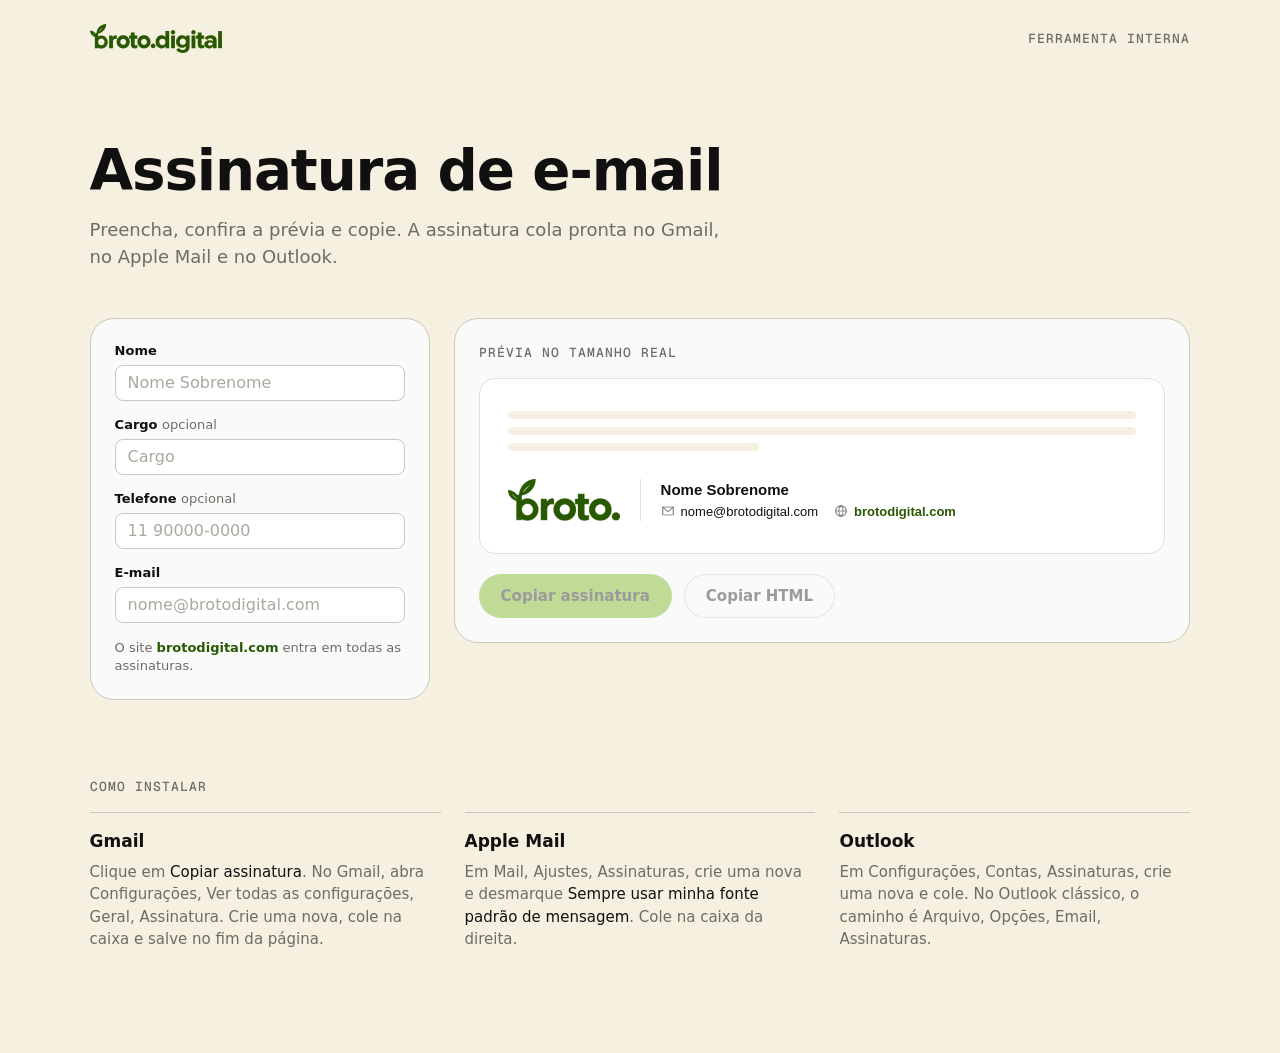
==== assinatura/index.html @ 379d6329 "Gerador de assinatura de e-mail em /assinatura/ Co-Authored-By: Claude Opus 5.5 <noreply@anthropic.c" ====
<!doctype html>
<html lang="pt-BR">
<head>
<meta charset="utf-8">
<meta name="viewport" content="width=device-width, initial-scale=1">
<title>Assinatura de e-mail · broto.digital</title>
<meta name="description" content="Gerador da assinatura de e-mail da Broto.">
<meta name="robots" content="noindex">
<meta name="theme-color" content="#F5F0E0">
<link rel="icon" href="../assets/brand/favicon.svg" type="image/svg+xml">
<link rel="preconnect" href="https://fonts.googleapis.com">
<link rel="preconnect" href="https://fonts.gstatic.com" crossorigin>
<link href="https://fonts.googleapis.com/css2?family=Google+Sans+Flex:wght@300..800&family=Geist+Mono:wght@400;500&display=swap" rel="stylesheet">
<link rel="stylesheet" href="../styles.css">
<link rel="stylesheet" href="assinatura.css">
</head>
<body class="sig-page">

<header class="sig-top">
  <a class="sig-top__logo" href="../" aria-label="broto.digital, voltar ao site">
    <span class="sig-top__mark" aria-hidden="true"></span>
  </a>
  <p class="label">ferramenta interna</p>
</header>

<main class="sig-main">
  <div class="sig-intro">
    <h1 class="sig-title">Assinatura de e-mail</h1>
    <p class="sig-lead">Preencha, confira a prévia e copie. A assinatura cola pronta no Gmail, no Apple Mail e no Outlook.</p>
  </div>

  <div class="sig-grid">
    <form class="sig-form" id="sig-form" autocomplete="on" novalidate>
      <div class="field">
        <label for="f-name">Nome</label>
        <input id="f-name" name="name" type="text" autocomplete="name" placeholder="Nome Sobrenome" required>
      </div>
      <div class="field">
        <label for="f-role">Cargo <span class="field__opt">opcional</span></label>
        <input id="f-role" name="role" type="text" autocomplete="organization-title" placeholder="Cargo">
      </div>
      <div class="field">
        <label for="f-phone">Telefone <span class="field__opt">opcional</span></label>
        <input id="f-phone" name="phone" type="tel" autocomplete="tel-national" inputmode="tel" placeholder="11 90000-0000">
      </div>
      <div class="field">
        <label for="f-email">E-mail</label>
        <input id="f-email" name="email" type="email" autocomplete="email" placeholder="nome@brotodigital.com" required>
      </div>
      <p class="sig-form__note">O site <strong>brotodigital.com</strong> entra em todas as assinaturas.</p>
    </form>

    <section class="sig-preview" aria-labelledby="prev-t">
      <div class="sig-preview__head">
        <h2 class="label" id="prev-t">prévia no tamanho real</h2>
      </div>
      <div class="sig-mail">
        <div class="sig-mail__body" aria-hidden="true">
          <span></span><span></span><span class="short"></span>
        </div>
        <div class="sig-mail__sig" id="sig-out"></div>
      </div>
      <div class="sig-actions">
        <button class="btn btn--accent" type="button" id="copy-rich">Copiar assinatura</button>
        <button class="btn btn--line" type="button" id="copy-html">Copiar HTML</button>
        <p class="sig-status" id="sig-status" role="status" aria-live="polite"></p>
      </div>
    </section>
  </div>

  <section class="sig-help" aria-labelledby="help-t">
    <h2 class="label" id="help-t">como instalar</h2>
    <ol class="sig-steps">
      <li>
        <h3>Gmail</h3>
        <p>Clique em <em>Copiar assinatura</em>. No Gmail, abra Configurações, Ver todas as configurações, Geral, Assinatura. Crie uma nova, cole na caixa e salve no fim da página.</p>
      </li>
      <li>
        <h3>Apple Mail</h3>
        <p>Em Mail, Ajustes, Assinaturas, crie uma nova e desmarque <em>Sempre usar minha fonte padrão de mensagem</em>. Cole na caixa da direita.</p>
      </li>
      <li>
        <h3>Outlook</h3>
        <p>Em Configurações, Contas, Assinaturas, crie uma nova e cole. No Outlook clássico, o caminho é Arquivo, Opções, Email, Assinaturas.</p>
      </li>
    </ol>
  </section>
</main>

<script src="assinatura.js" defer></script>
</body>
</html>
---- styles.css ----
/* broto.digital · landing de teste
   Estrutura medida no itscraft.com (ver vault: Site Reference Broto 2026-09-18).
   Pele: Deck Visual Direction Broto. Cor, tipo e textura são da marca. */

:root {
  --green-950: #0D2B02;
  --green-900: #194002;
  --green-800: #285900;
  --green-500: #6AAD00;
  --green-400: #8BC448;
  --green-200: #CAE9A5;
  --green-50:  #F1FBE5;
  --cream: #F5F0E0;
  --paper: #FAFAFA;
  --ink: #101010;
  --neutral-600: #6E6C64;
  --hairline: #CBC7BC;
  --navy: #1A2E3D;
  --v-content: #3F7D0A;
  --v-hub: #B4510F;
  --v-digital: #0F71B8;
  --v-creator: #DB122C;
  --v-ads: #92660C;

  --font: "Google Sans Flex", system-ui, sans-serif;
  --mono: "Geist Mono", ui-monospace, monospace;

  /* margem de conteúdo 7% da largura, faixa escura 2,5% (medidas da referência) */
  --m: clamp(20px, 7vw, 112px);
  --band: clamp(8px, 2.5vw, 40px);
  --gap: 8px;
  --r-cell: 8px;
  --r-panel: 16px;
  --r-card: 24px;
  --r-bento: 32px;

  --display: clamp(3.5rem, 11vw, 11rem);
  --title: clamp(2rem, 4.4vw, 4.5rem);
  --lead: clamp(1.25rem, 2.1vw, 2rem);
  --body: 1.0625rem;
}

*, *::before, *::after { box-sizing: border-box; }
html { scroll-behavior: smooth; -webkit-text-size-adjust: 100%; }
body {
  margin: 0;
  background: var(--cream);
  color: var(--ink);
  font-family: var(--font);
  font-size: var(--body);
  font-weight: 400;
  line-height: 1.5;
  -webkit-font-smoothing: antialiased;
  overflow-x: hidden;
}
img, svg { display: block; max-width: 100%; }
a { color: inherit; }
h1, h2, h3, p, ul, ol { margin: 0; padding: 0; }
ul, ol { list-style: none; }
:focus-visible { outline: 2px solid var(--green-500); outline-offset: 3px; border-radius: 4px; }

.skip { position: absolute; left: -9999px; top: 8px; z-index: 100; background: var(--paper); padding: 8px 12px; border-radius: var(--r-cell); }
.skip:focus { left: 8px; }

/* rótulo em caixa-alta, mono, como as seções da referência */
.label {
  font-family: var(--mono);
  font-size: 0.8125rem;
  font-weight: 500;
  letter-spacing: 0.08em;
  text-transform: uppercase;
  color: var(--neutral-600);
}
.label--inverse { color: rgb(245 240 224 / 0.7); }

/* botões: pílula da casa */
.btn {
  display: inline-flex; align-items: center; justify-content: center;
  height: 44px; padding: 0 22px;
  border-radius: 999px;
  font: 600 0.9375rem/1 var(--font);
  text-decoration: none;
  transition: background-color .2s, color .2s, border-color .2s;
  white-space: nowrap;
}
.btn--accent { background: var(--green-500); color: var(--ink); }
.btn--accent:hover { background: var(--green-400); }
.btn--ghost { border: 1px solid rgb(245 240 224 / 0.35); color: var(--cream); }
.btn--ghost:hover { border-color: var(--cream); }

/* ---------- menu flutuante ---------- */
.nav {
  position: fixed; inset: 16px 0 auto; z-index: 50;
  display: flex; justify-content: center;
  padding: 0 16px; pointer-events: none;
}
.nav__pill {
  pointer-events: auto;
  display: grid; grid-template-columns: 1fr auto 1fr; align-items: center; gap: 24px;
  width: min(760px, 100%);
  padding: 8px 8px 8px 24px;
  border-radius: 999px;
  background: rgb(13 43 2 / 0.55);
  -webkit-backdrop-filter: blur(16px) saturate(1.2);
  backdrop-filter: blur(16px) saturate(1.2);
  color: var(--cream);
  transition: background-color .3s;
}
.nav.is-light .nav__pill { background: rgb(250 250 250 / 0.72); color: var(--ink); }
.nav__links { display: flex; gap: 20px; font-size: 0.9375rem; }
.nav__links a { text-decoration: none; opacity: .8; }
.nav__links a:hover { opacity: 1; }
.nav__logo { justify-self: center; width: 132px; color: inherit; }
.nav.is-light .nav__logo { color: var(--green-800); }
.nav__cta { justify-self: end; height: 38px; padding: 0 18px; }

/* ---------- abertura ---------- */
.hero {
  position: relative; isolation: isolate; overflow: hidden;
  min-height: max(100svh, 640px);
  display: flex; flex-direction: column; justify-content: center;
  padding: 120px var(--band) 40px;
  background: var(--green-950); color: var(--cream);
}
.hero__roots {
  position: absolute; z-index: -1;
  left: 50%; bottom: -4%; width: max(1500px, 125vw); max-width: none;
  transform: translateX(-50%);
  opacity: .8;
}
.hero__title {
  font-size: var(--display);
  font-weight: 600;
  line-height: .88;
  letter-spacing: -0.045em;
}
.hero__line { display: block; }
.hero__line--shift { padding-left: 18vw; color: var(--green-500); }
.hero__foot {
  position: absolute; left: 0; right: 0; bottom: 40px;
  display: flex; justify-content: space-between; align-items: end; gap: 24px;
  padding: 0 var(--m);
}
.hero__intro { max-width: 30ch; font-size: 1.125rem; color: rgb(245 240 224 / .7); }

/* ---------- manifesto ---------- */
.manifesto {
  position: relative; overflow: hidden;
  padding: clamp(96px, 12vw, 180px) var(--m) clamp(120px, 14vw, 220px);
  text-align: center;
}
.manifesto__trace { position: absolute; right: -6vw; top: -10%; height: 130%; width: auto; max-width: none; opacity: .09; pointer-events: none; }
.manifesto__text {
  position: relative;
  max-width: 24ch; margin: 0 auto;
  font-size: var(--title); font-weight: 500;
  line-height: 1.02; letter-spacing: -0.03em;
}
.manifesto__text em { font-style: normal; color: var(--green-800); }

/* ---------- seção com régua e rótulo ---------- */
.section { padding: 16px var(--m) clamp(64px, 7vw, 112px); border-top: 1px solid var(--hairline); }
.section__head {
  display: grid; grid-template-columns: 1fr 1fr; gap: 24px;
  margin-bottom: clamp(32px, 4vw, 56px);
}
.section__lead { max-width: 36ch; font-size: var(--lead); line-height: 1.2; letter-spacing: -0.015em; }

/* números: cartões navy, a cor de dados */
.stats { display: grid; grid-template-columns: repeat(4, 1fr); gap: var(--gap); }
.stat {
  display: flex; flex-direction: column; justify-content: space-between; gap: 48px;
  min-height: clamp(220px, 22vw, 320px);
  padding: clamp(20px, 2vw, 28px);
  border-radius: var(--r-card);
  background: var(--navy); color: var(--cream);
}
.stat__n { font-size: clamp(3.5rem, 7.2vw, 7rem); font-weight: 600; line-height: .85; letter-spacing: -0.04em; color: var(--green-400); }
.stat__t { max-width: 18ch; color: rgb(245 240 224 / .7); }

/* frentes */
.fronts { display: grid; grid-template-columns: repeat(5, 1fr); gap: var(--gap); }
.front {
  display: flex; flex-direction: column; gap: 16px;
  min-height: clamp(280px, 28vw, 420px);
  padding: 24px;
  border-radius: var(--r-card);
  color: var(--paper);
}
.front__name { display: flex; align-items: center; gap: 6px; font-size: 1.375rem; font-weight: 700; letter-spacing: -0.02em; }
.front__name svg { width: 18px; height: auto; flex: none; margin-top: -4px; }
.front__name b { font-weight: 700; }
.front__desc { font-size: 1.125rem; line-height: 1.3; }
.front__tag { margin-top: auto; font: 500 .75rem/1 var(--mono); letter-spacing: .08em; text-transform: uppercase; opacity: .8; }
.front--content { background: var(--v-content); }
.front--hub { background: var(--v-hub); }
.front--digital { background: var(--v-digital); }
.front--creator { background: var(--v-creator); }
.front--ads { background: var(--v-ads); }

/* criadores: vitrine de foto cheia */
.creators { display: grid; grid-template-columns: repeat(3, 1fr); gap: var(--gap); }
.creator {
  position: relative; overflow: hidden; isolation: isolate;
  aspect-ratio: 4 / 5;
  display: flex; flex-direction: column; justify-content: space-between;
  padding: 24px;
  border-radius: var(--r-card);
  color: var(--paper);
  background: var(--green-950);
}
.creator img { position: absolute; inset: 0; z-index: -2; width: 100%; height: 100%; object-fit: cover; transition: transform .6s cubic-bezier(.2,.7,.2,1); }
.creator::after {
  content: ""; position: absolute; inset: 0; z-index: -1;
  background: linear-gradient(180deg, rgb(13 43 2 / .55) 0%, rgb(13 43 2 / .05) 24%, rgb(13 43 2 / .1) 50%, rgb(13 43 2 / .92) 100%);
}
.creator:hover img { transform: scale(1.04); }
.creator__name { font-size: clamp(1.75rem, 2.6vw, 2.5rem); font-weight: 600; line-height: 1; letter-spacing: -0.03em; }
.creator__meta { font-size: 1rem; line-height: 1.35; color: rgb(250 250 250 / .8); }
.creator__meta span { font-family: var(--mono); font-size: .8125rem; color: var(--green-400); }

/* marcas: faixa escura quase sangrando */
.band {
  display: grid; grid-template-columns: 1fr 1.1fr; gap: clamp(24px, 4vw, 64px); align-items: center;
  margin: 0 var(--band) clamp(64px, 7vw, 112px);
  padding: clamp(32px, 5vw, 80px);
  border-radius: var(--r-bento);
  background: var(--green-950); color: var(--cream);
}
.band__title { margin: 16px 0 20px; font-size: var(--title); font-weight: 600; line-height: 1; letter-spacing: -0.035em; }
.band__text { max-width: 34ch; color: rgb(245 240 224 / .7); font-size: 1.125rem; }
.band__wall { width: 100%; height: auto; border-radius: var(--r-card); }

/* método */
.steps { display: grid; grid-template-columns: repeat(5, 1fr); gap: var(--gap); counter-reset: step; }
.step {
  display: flex; flex-direction: column; gap: 12px;
  min-height: clamp(260px, 24vw, 360px);
  padding: 24px;
  border-radius: var(--r-card);
  background: linear-gradient(180deg, var(--green-50), var(--green-200));
}
.step__n { align-self: start; padding: 6px 10px; border-radius: 999px; background: var(--green-500); font: 500 .8125rem/1 var(--mono); }
.step h3 { margin-top: 8px; font-size: 1.5rem; font-weight: 600; letter-spacing: -0.02em; }
.step p { margin-top: auto; color: #37352F; font-size: 1.0625rem; line-height: 1.35; }

/* contato */
.cta {
  position: relative; overflow: hidden; isolation: isolate;
  display: grid; grid-template-columns: 1.2fr 1fr; gap: clamp(24px, 4vw, 64px); align-items: center;
  margin: 0 var(--band) clamp(64px, 7vw, 112px);
  padding: clamp(32px, 5vw, 80px);
  border-radius: var(--r-bento);
  background: var(--green-800); color: var(--cream);
}
.cta__trace { position: absolute; z-index: -1; left: 30%; top: -20%; height: 150%; width: auto; max-width: none; opacity: .12; }
.cta__title { margin: 16px 0 32px; font-size: var(--title); font-weight: 600; line-height: 1; letter-spacing: -0.035em; max-width: 16ch; }
.cta__actions { display: flex; flex-wrap: wrap; gap: 8px; }
.cta__photo { width: 100%; aspect-ratio: 4 / 3; object-fit: cover; border-radius: var(--r-card); }

/* rodapé com a marca gigante */
.footer {
  position: relative; overflow: hidden; isolation: isolate;
  padding: 24px var(--m) 0;
  background: var(--green-950); color: var(--cream);
}
.footer__row { display: flex; flex-wrap: wrap; justify-content: space-between; gap: 12px; font-size: .9375rem; color: rgb(245 240 224 / .7); }
.footer__row a { text-decoration: none; }
.footer__row a:hover { color: var(--cream); }
.footer__note { font: 500 .75rem/1.6 var(--mono); letter-spacing: .08em; text-transform: uppercase; }
.footer__mark { width: 100%; height: auto; margin: clamp(48px, 8vw, 120px) 0 -1.5vw; color: var(--cream); }
.footer__roots { position: absolute; z-index: -1; left: 50%; bottom: -6%; width: max(1400px, 120vw); max-width: none; transform: translateX(-50%); opacity: .45; }

/* entrada sóbria, um momento de motion só */
.reveal { opacity: 0; transform: translateY(24px); transition: opacity .7s ease, transform .7s cubic-bezier(.2,.7,.2,1); }
.reveal.is-in { opacity: 1; transform: none; }
@media (prefers-reduced-motion: reduce) {
  html { scroll-behavior: auto; }
  .reveal { opacity: 1; transform: none; transition: none; }
  .creator img { transition: none; }
}

/* ---------- telas menores ---------- */
@media (max-width: 1100px) {
  .fronts { grid-template-columns: repeat(3, 1fr); }
  .steps { grid-template-columns: repeat(3, 1fr); }
}
@media (max-width: 860px) {
  .nav__links { display: none; }
  .nav__pill { grid-template-columns: auto 1fr; padding-left: 20px; }
  .nav__logo { justify-self: start; width: 116px; }
  .section__head { grid-template-columns: 1fr; gap: 12px; }
  .stats { grid-template-columns: repeat(2, 1fr); }
  .fronts, .steps { grid-template-columns: repeat(2, 1fr); }
  .creators {
    grid-auto-flow: column; grid-template-columns: none; grid-auto-columns: 78%;
    overflow-x: auto; scroll-snap-type: x mandatory;
    margin: 0 calc(var(--m) * -1); padding: 0 var(--m);
    scrollbar-width: none;
  }
  .creators::-webkit-scrollbar { display: none; }
  .creator { scroll-snap-align: start; }
  .band, .cta { grid-template-columns: 1fr; }
  .hero__line--shift { padding-left: 8vw; }
  .hero__foot { flex-direction: column; align-items: start; }
}
@media (max-width: 520px) {
  .stats, .fronts, .steps { grid-template-columns: 1fr; }
  .stat, .front, .step { min-height: 0; }
  .front { min-height: 200px; }
  .nav__cta { padding: 0 14px; font-size: .875rem; }
}

/* raízes que crescem: máscara radial a partir do topo do talo (50% 52% da imagem) */
.hero__roots, .footer__roots {
  --grow: 100; --px: 0px; --py: 0px;
  -webkit-mask-image: radial-gradient(ellipse 75% 95% at 50% 52%, #000 calc(var(--grow) * 1% - 14%), transparent calc(var(--grow) * 1%));
          mask-image: radial-gradient(ellipse 75% 95% at 50% 52%, #000 calc(var(--grow) * 1% - 14%), transparent calc(var(--grow) * 1%));
  transform: translate(calc(-50% + var(--px)), var(--py));
  will-change: transform;
}

/* abertura centrada: o talo nasce sob o título */
.hero { align-items: center; text-align: center; }
.hero__line--shift { padding-left: 0; }
.hero__foot { flex-direction: column; align-items: center; justify-content: center; gap: 12px; text-align: center; }
.hero__intro { max-width: 44ch; }
@media (max-width: 860px) { .hero__line--shift { padding-left: 0; } .hero__foot { align-items: center; } }
.hero__intro { color: rgb(245 240 224 / .9); }
---- assinatura/assinatura.css ----
/* Gerador de assinatura. Base e tokens em ../styles.css; controles na régua do macOS 27
   (texto 13/16, rótulo 11/14, campo com raio 8), pele da Broto. */

.sig-page {
  --white: #FFFFFF;
  --neutral-200: #E4E0D3;
  --neutral-400: #ABA89E;
  background: var(--cream);
}

.sig-top {
  display: flex; align-items: center; justify-content: space-between; gap: 16px;
  padding: 24px var(--m);
}
.sig-top__logo { display: block; width: 132px; color: var(--green-800); }
.sig-top__mark {
  display: block; aspect-ratio: 598 / 130;
  background: currentColor;
  -webkit-mask: url(../assets/brand/logo.svg) no-repeat center / contain;
  mask: url(../assets/brand/logo.svg) no-repeat center / contain;
}

.sig-main {
  max-width: 1440px;
  margin: 0 auto;
  padding: clamp(24px, 5vw, 64px) var(--m) clamp(64px, 8vw, 120px);
}

.sig-intro { max-width: 640px; margin-bottom: clamp(32px, 4vw, 48px); }
.sig-title { font-size: var(--title); font-weight: 700; line-height: 1.05; letter-spacing: -0.02em; }
.sig-lead { margin-top: 16px; font-size: 1.125rem; color: var(--neutral-600); }

.sig-grid {
  display: grid;
  grid-template-columns: minmax(280px, 340px) minmax(0, 1fr);
  gap: 24px;
  align-items: start;
}

/* formulário */
.sig-form {
  display: grid; gap: 16px;
  padding: 24px;
  background: var(--paper);
  border: 1px solid var(--hairline);
  border-radius: var(--r-card);
}
.field { display: grid; gap: 6px; }
.field label { font-size: 0.8125rem; line-height: 1rem; font-weight: 600; }
.field__opt { font-weight: 400; color: var(--neutral-600); }
.field input {
  height: 36px; padding: 0 12px;
  font: 400 1rem/1 var(--font); color: var(--ink); /* 16px: o iOS não dá zoom no foco */
  background: var(--white);
  border: 1px solid var(--hairline);
  border-radius: var(--r-cell);
  transition: border-color .15s, box-shadow .15s;
}
.field input::placeholder { color: var(--neutral-400); }
.field input:hover { border-color: var(--neutral-400); }
.field input:focus { outline: none; border-color: var(--green-500); box-shadow: 0 0 0 3px rgb(106 173 0 / 0.25); }
.field input[aria-invalid="true"] { border-color: var(--v-creator); }
.sig-form__note { font-size: 0.8125rem; line-height: 1.4; color: var(--neutral-600); }
.sig-form__note strong { color: var(--green-800); font-weight: 600; }

/* prévia: um e-mail em branco, porque a assinatura sempre roda em fundo claro */
.sig-preview {
  padding: 24px;
  background: var(--paper);
  border: 1px solid var(--hairline);
  border-radius: var(--r-card);
  min-width: 0;
}
.sig-preview__head { margin-bottom: 16px; }
.sig-mail {
  padding: 32px 28px;
  background: var(--white);
  border: 1px solid var(--neutral-200);
  border-radius: var(--r-panel);
  overflow-x: auto;
}
.sig-mail__body { display: grid; gap: 8px; margin-bottom: 28px; }
.sig-mail__body span { display: block; height: 8px; border-radius: 4px; background: var(--cream); }
.sig-mail__body .short { width: 40%; }
.sig-mail__sig { min-height: 42px; }
.sig-mail__sig img { max-width: none; } /* a base do site encolhe img; e-mail não */

.sig-actions { display: flex; flex-wrap: wrap; align-items: center; gap: 12px; margin-top: 20px; }
.btn { border: 0; cursor: pointer; }
.btn--line { background: transparent; color: var(--ink); box-shadow: inset 0 0 0 1px var(--hairline); }
.btn--line:hover { box-shadow: inset 0 0 0 1px var(--ink); }
.btn:disabled { opacity: .4; cursor: not-allowed; }
.sig-status { font: 500 0.75rem/1.4 var(--mono); letter-spacing: .08em; text-transform: uppercase; color: var(--green-800); }

/* instalação */
.sig-help { margin-top: clamp(48px, 6vw, 80px); }
.sig-steps {
  display: grid; grid-template-columns: repeat(3, minmax(0, 1fr)); gap: 24px;
  margin-top: 16px;
  counter-reset: step;
}
.sig-steps li { padding-top: 16px; border-top: 1px solid var(--hairline); }
.sig-steps h3 { font-size: 1.0625rem; font-weight: 600; margin-bottom: 6px; }
.sig-steps p { font-size: 0.9375rem; color: var(--neutral-600); }
.sig-steps em { font-style: normal; color: var(--ink); }

@media (max-width: 860px) {
  .sig-grid { grid-template-columns: 1fr; }
  .sig-steps { grid-template-columns: 1fr; }
}
@media (max-width: 480px) {
  .sig-form, .sig-preview { padding: 16px; border-radius: var(--r-panel); }
  .sig-mail { padding: 20px 16px; }
}
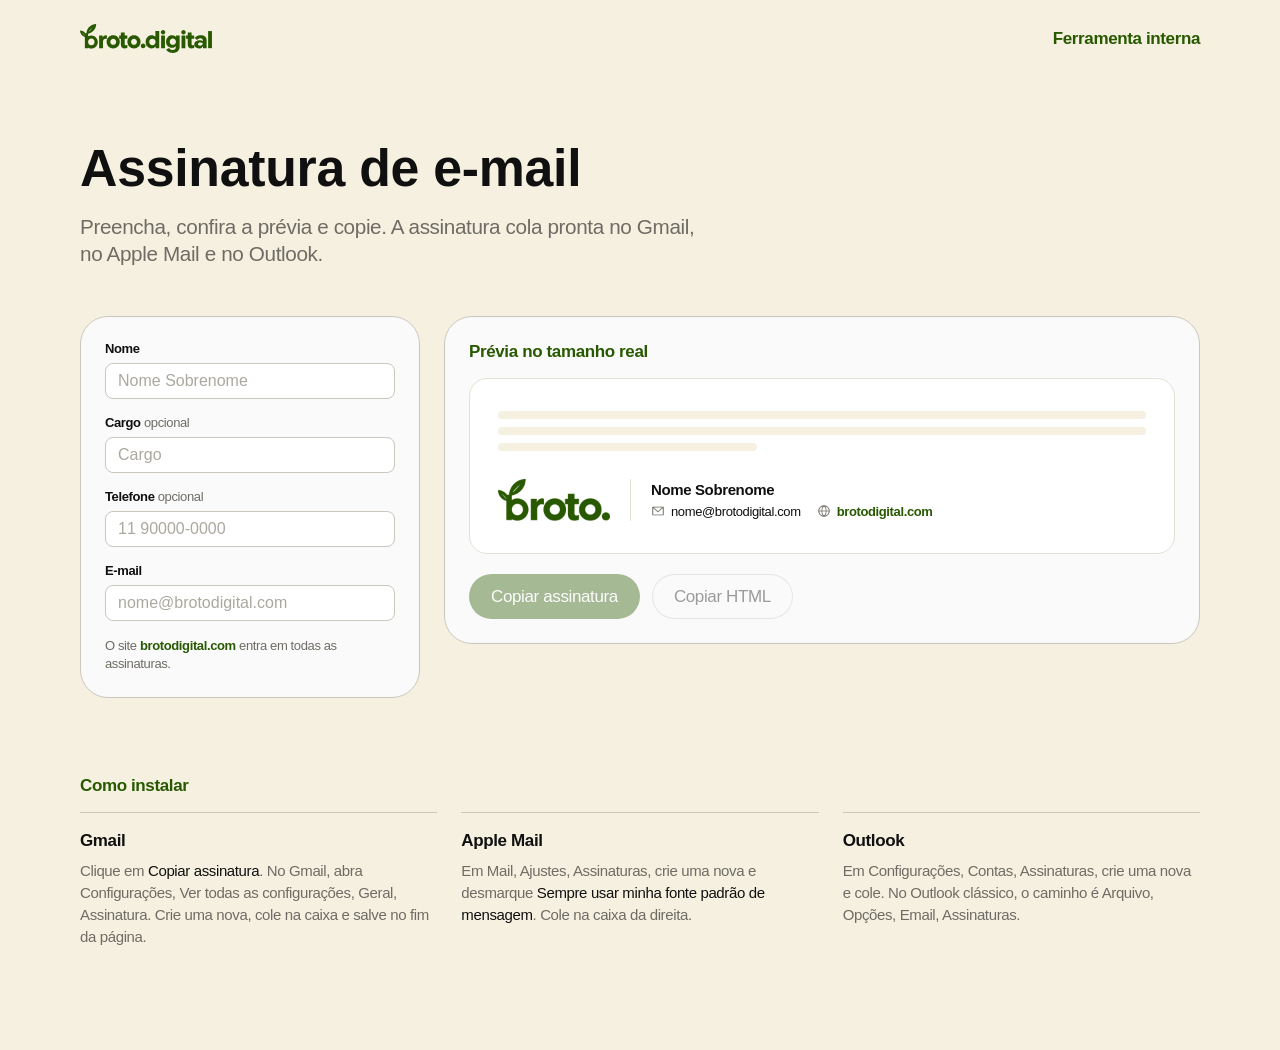
==== commit 86d0f241: "Site no design system da Apple: régua do apple.com, cor da Broto Co-Authored-By: Claude Opus 5.5 <no" ====
--- a/assinatura/index.html
+++ b/assinatura/index.html
@@ -8,10 +8,7 @@
 <meta name="robots" content="noindex">
 <meta name="theme-color" content="#F5F0E0">
 <link rel="icon" href="../assets/brand/favicon.svg" type="image/svg+xml">
-<link rel="preconnect" href="https://fonts.googleapis.com">
-<link rel="preconnect" href="https://fonts.gstatic.com" crossorigin>
-<link href="https://fonts.googleapis.com/css2?family=Google+Sans+Flex:wght@300..800&family=Geist+Mono:wght@400;500&display=swap" rel="stylesheet">
-<link rel="stylesheet" href="../styles.css">
+<link rel="stylesheet" href="../styles.css?v=4">
 <link rel="stylesheet" href="assinatura.css">
 </head>
 <body class="sig-page">
@@ -20,7 +17,7 @@
   <a class="sig-top__logo" href="../" aria-label="broto.digital, voltar ao site">
     <span class="sig-top__mark" aria-hidden="true"></span>
   </a>
-  <p class="label">ferramenta interna</p>
+  <p class="label">Ferramenta interna</p>
 </header>
 
 <main class="sig-main">
@@ -52,7 +49,7 @@
 
     <section class="sig-preview" aria-labelledby="prev-t">
       <div class="sig-preview__head">
-        <h2 class="label" id="prev-t">prévia no tamanho real</h2>
+        <h2 class="label" id="prev-t">Prévia no tamanho real</h2>
       </div>
       <div class="sig-mail">
         <div class="sig-mail__body" aria-hidden="true">
@@ -61,7 +58,7 @@
         <div class="sig-mail__sig" id="sig-out"></div>
       </div>
       <div class="sig-actions">
-        <button class="btn btn--accent" type="button" id="copy-rich">Copiar assinatura</button>
+        <button class="btn" type="button" id="copy-rich">Copiar assinatura</button>
         <button class="btn btn--line" type="button" id="copy-html">Copiar HTML</button>
         <p class="sig-status" id="sig-status" role="status" aria-live="polite"></p>
       </div>
@@ -69,7 +66,7 @@
   </div>
 
   <section class="sig-help" aria-labelledby="help-t">
-    <h2 class="label" id="help-t">como instalar</h2>
+    <h2 class="label" id="help-t">Como instalar</h2>
     <ol class="sig-steps">
       <li>
         <h3>Gmail</h3>
--- a/styles.css
+++ b/styles.css
@@ -1,19 +1,25 @@
 /* broto.digital · landing de teste
-   Estrutura medida no itscraft.com (ver vault: Site Reference Broto 2026-09-18).
-   Pele: Deck Visual Direction Broto. Cor, tipo e textura são da marca. */
+   Design system da Apple, medido no apple.com em 2026-09-25; só a cor é da Broto.
+   Regras no vault: Studio™/Bova Studio/Broto/Site Apple DS Broto 2026-09-25.md */
 
 :root {
+  /* cor da marca (tokens Broto / Brand) */
   --green-950: #0D2B02;
   --green-900: #194002;
   --green-800: #285900;
+  --green-700: #3C7400;
   --green-500: #6AAD00;
   --green-400: #8BC448;
   --green-200: #CAE9A5;
   --green-50:  #F1FBE5;
   --cream: #F5F0E0;
   --paper: #FAFAFA;
+  --white: #FFFFFF;
   --ink: #101010;
+  --neutral-200: #E4E0D3;
+  --neutral-400: #ABA89E;
   --neutral-600: #6E6C64;
+  --neutral-800: #37352F;
   --hairline: #CBC7BC;
   --navy: #1A2E3D;
   --v-content: #3F7D0A;
@@ -22,34 +28,50 @@
   --v-creator: #DB122C;
   --v-ads: #92660C;
 
-  --font: "Google Sans Flex", system-ui, sans-serif;
-  --mono: "Geist Mono", ui-monospace, monospace;
-
-  /* margem de conteúdo 7% da largura, faixa escura 2,5% (medidas da referência) */
-  --m: clamp(20px, 7vw, 112px);
-  --band: clamp(8px, 2.5vw, 40px);
-  --gap: 8px;
+  /* papéis de cor, no lugar dos da Apple (#1D1D1F, #6E6E73, #F5F5F7, azul) */
+  --text: var(--ink);
+  --text-2: var(--neutral-600);
+  --bg: var(--paper);
+  --bg-alt: var(--cream);
+  --accent: var(--green-800);
+  --accent-hover: var(--green-700);
+
+  /* fonte do sistema: SF Pro no aparelho Apple, sem licença a resolver */
+  --font: -apple-system, BlinkMacSystemFont, "SF Pro Text", "Helvetica Neue", "Segoe UI", Roboto, Arial, sans-serif;
+  --font-display: -apple-system, BlinkMacSystemFont, "SF Pro Display", "Helvetica Neue", "Segoe UI", Roboto, Arial, sans-serif;
+  --mono: ui-monospace, "SF Mono", Menlo, monospace;
+
+  /* régua medida: margem 6,25%, largura útil 1260, respiro de seção 96 a 160 */
+  --g: max(6.25vw, calc((100vw - 1260px) / 2));
+  --m: var(--g);
+  --section-y: clamp(96px, 11.1vw, 160px);
+  --head-gap: clamp(32px, 2.8vw, 40px);
+  --gap: clamp(12px, 1.4vw, 20px);
   --r-cell: 8px;
-  --r-panel: 16px;
-  --r-card: 24px;
-  --r-bento: 32px;
-
-  --display: clamp(3.5rem, 11vw, 11rem);
-  --title: clamp(2rem, 4.4vw, 4.5rem);
-  --lead: clamp(1.25rem, 2.1vw, 2rem);
-  --body: 1.0625rem;
+  --r-panel: 18px;
+  --r-card: 28px;
+
+  /* escala tipográfica, de 375 a 1440 */
+  --t-hero: clamp(48px, 36.7px + 3.005vw, 80px);     /* 48/52 a 80/84 */
+  --t-section: clamp(28px, 18.14px + 2.629vw, 56px); /* 28/32 a 56/60 */
+  --t-intro: clamp(28px, 23.77px + 1.127vw, 40px);   /* 28 a 40/44 */
+  --t-card: clamp(21px, 18.54px + 0.657vw, 28px);    /* 21/25 a 28/32 */
+  --t-lead: clamp(19px, 18.3px + 0.188vw, 21px);
+  --t-body: 17px;
+  --t-small: 14px;
+  --title: var(--t-section);
 }
 
 *, *::before, *::after { box-sizing: border-box; }
-html { scroll-behavior: smooth; -webkit-text-size-adjust: 100%; }
+html { scroll-behavior: smooth; -webkit-text-size-adjust: 100%; scroll-padding-top: 48px; }
 body {
   margin: 0;
-  background: var(--cream);
-  color: var(--ink);
+  background: var(--bg);
+  color: var(--text);
   font-family: var(--font);
-  font-size: var(--body);
-  font-weight: 400;
-  line-height: 1.5;
+  font-size: var(--t-body);
+  line-height: 1.47;
+  letter-spacing: -0.022em;
   -webkit-font-smoothing: antialiased;
   overflow-x: hidden;
 }
@@ -59,68 +81,93 @@
 ul, ol { list-style: none; }
 :focus-visible { outline: 2px solid var(--green-500); outline-offset: 3px; border-radius: 4px; }
 
-.skip { position: absolute; left: -9999px; top: 8px; z-index: 100; background: var(--paper); padding: 8px 12px; border-radius: var(--r-cell); }
+.skip { position: absolute; left: -9999px; top: 8px; z-index: 100; background: var(--white); padding: 8px 12px; border-radius: var(--r-cell); }
 .skip:focus { left: 8px; }
 
-/* rótulo em caixa-alta, mono, como as seções da referência */
-.label {
-  font-family: var(--mono);
-  font-size: 0.8125rem;
-  font-weight: 500;
-  letter-spacing: 0.08em;
-  text-transform: uppercase;
-  color: var(--neutral-600);
-}
-.label--inverse { color: rgb(245 240 224 / 0.7); }
-
-/* botões: pílula da casa */
+.wrap { padding-inline: var(--g); }
+
+/* superfície escura: o verde da marca no lugar do preto da Apple */
+.is-dark {
+  --text: var(--cream);
+  --text-2: rgb(245 240 224 / 0.72);
+  --accent: var(--green-400);
+  background: var(--green-950);
+  color: var(--text);
+}
+
+/* eyebrow: 17/21 semibold na cor de acento */
+.eyebrow, .label {
+  font-size: 17px; line-height: 21px; font-weight: 600; letter-spacing: -0.022em;
+  color: var(--accent);
+}
+
+/* botões: pílula da Apple, cheia no acento */
 .btn {
   display: inline-flex; align-items: center; justify-content: center;
-  height: 44px; padding: 0 22px;
-  border-radius: 999px;
-  font: 600 0.9375rem/1 var(--font);
-  text-decoration: none;
-  transition: background-color .2s, color .2s, border-color .2s;
-  white-space: nowrap;
-}
+  min-height: 44px; padding: 12px 22px;
+  border: 0; border-radius: 980px;
+  background: var(--green-800); color: var(--white);
+  font: 400 17px/1.24 var(--font); letter-spacing: -0.022em;
+  text-decoration: none; white-space: nowrap; cursor: pointer;
+  transition: background-color .2s;
+}
+.btn:hover { background: var(--green-700); }
+.is-dark .btn { background: var(--green-500); color: var(--ink); }
+.is-dark .btn:hover { background: var(--green-400); }
+.btn--sm { min-height: 30px; padding: 6px 14px; font-size: 14px; }
 .btn--accent { background: var(--green-500); color: var(--ink); }
 .btn--accent:hover { background: var(--green-400); }
-.btn--ghost { border: 1px solid rgb(245 240 224 / 0.35); color: var(--cream); }
-.btn--ghost:hover { border-color: var(--cream); }
-
-/* ---------- menu flutuante ---------- */
-.nav {
-  position: fixed; inset: 16px 0 auto; z-index: 50;
-  display: flex; justify-content: center;
-  padding: 0 16px; pointer-events: none;
-}
-.nav__pill {
-  pointer-events: auto;
-  display: grid; grid-template-columns: 1fr auto 1fr; align-items: center; gap: 24px;
-  width: min(760px, 100%);
-  padding: 8px 8px 8px 24px;
-  border-radius: 999px;
-  background: rgb(13 43 2 / 0.55);
-  -webkit-backdrop-filter: blur(16px) saturate(1.2);
-  backdrop-filter: blur(16px) saturate(1.2);
-  color: var(--cream);
-  transition: background-color .3s;
-}
-.nav.is-light .nav__pill { background: rgb(250 250 250 / 0.72); color: var(--ink); }
-.nav__links { display: flex; gap: 20px; font-size: 0.9375rem; }
+
+/* link com seta, o segundo botão da Apple */
+.more {
+  display: inline-flex; align-items: center; gap: 2px;
+  font-size: 17px; line-height: 1.24; color: var(--accent);
+  text-decoration: none; white-space: nowrap;
+}
+.more::after { content: "\203A"; font-size: 1.25em; line-height: 1; margin-left: 4px; transform: translateY(-1px); }
+.more:hover { text-decoration: underline; }
+
+.actions { display: flex; flex-wrap: wrap; align-items: center; gap: 16px 32px; }
+.actions--center { justify-content: center; }
+
+/* ---------- barra global, 48 de altura ---------- */
+.nav { position: fixed; inset: 0 0 auto; z-index: 50; }
+.nav__bar {
+  display: grid; grid-template-columns: 1fr auto 1fr; align-items: center;
+  height: 48px; padding-inline: var(--g);
+  background: rgb(250 250 250 / 0.8);
+  -webkit-backdrop-filter: saturate(180%) blur(20px);
+  backdrop-filter: saturate(180%) blur(20px);
+  color: var(--ink);
+  border-bottom: 1px solid rgb(16 16 16 / 0.08);
+  transition: background-color .3s, color .3s;
+}
+.nav.on-dark .nav__bar { background: rgb(13 43 2 / 0.72); color: var(--cream); border-bottom-color: rgb(245 240 224 / 0.1); }
+.nav__logo { width: 104px; color: var(--green-800); }
+.nav.on-dark .nav__logo { color: var(--cream); }
+.nav__links { display: flex; gap: 32px; font-size: 12px; letter-spacing: -0.01em; }
 .nav__links a { text-decoration: none; opacity: .8; }
 .nav__links a:hover { opacity: 1; }
-.nav__logo { justify-self: center; width: 132px; color: inherit; }
-.nav.is-light .nav__logo { color: var(--green-800); }
-.nav__cta { justify-self: end; height: 38px; padding: 0 18px; }
+.nav__cta { justify-self: end; }
+
+/* ---------- seção ---------- */
+.section { padding-block: var(--section-y); background: var(--bg); }
+.section--alt { background: var(--bg-alt); }
+.section.is-dark { background: var(--green-950); }
+.section__head { max-width: 840px; margin-bottom: var(--head-gap); }
+.section__title {
+  font-family: var(--font-display);
+  font-size: var(--t-section); line-height: 1.08; font-weight: 600; letter-spacing: -0.005em;
+}
+.section__lead { margin-top: 16px; max-width: 60ch; font-size: var(--t-lead); line-height: 1.33; color: var(--text-2); }
 
 /* ---------- abertura ---------- */
 .hero {
   position: relative; isolation: isolate; overflow: hidden;
   min-height: max(100svh, 640px);
-  display: flex; flex-direction: column; justify-content: center;
-  padding: 120px var(--band) 40px;
-  background: var(--green-950); color: var(--cream);
+  display: grid; place-items: center;
+  padding: calc(48px + var(--section-y) * .5) var(--g) var(--section-y);
+  text-align: center;
 }
 .hero__roots {
   position: absolute; z-index: -1;
@@ -128,148 +175,136 @@
   transform: translateX(-50%);
   opacity: .8;
 }
+.hero__copy { max-width: 980px; }
 .hero__title {
-  font-size: var(--display);
-  font-weight: 600;
-  line-height: .88;
-  letter-spacing: -0.045em;
-}
-.hero__line { display: block; }
-.hero__line--shift { padding-left: 18vw; color: var(--green-500); }
-.hero__foot {
-  position: absolute; left: 0; right: 0; bottom: 40px;
-  display: flex; justify-content: space-between; align-items: end; gap: 24px;
-  padding: 0 var(--m);
-}
-.hero__intro { max-width: 30ch; font-size: 1.125rem; color: rgb(245 240 224 / .7); }
+  font-family: var(--font-display);
+  font-size: var(--t-hero); line-height: 1.05; font-weight: 600; letter-spacing: -0.015em;
+}
+.hero__lead { max-width: 40ch; margin: 20px auto 32px; font-size: var(--t-lead); line-height: 1.33; color: var(--text-2); }
+.hero__meta { margin-top: 40px; font-size: var(--t-small); line-height: 20px; color: var(--text-2); }
 
 /* ---------- manifesto ---------- */
-.manifesto {
-  position: relative; overflow: hidden;
-  padding: clamp(96px, 12vw, 180px) var(--m) clamp(120px, 14vw, 220px);
-  text-align: center;
-}
-.manifesto__trace { position: absolute; right: -6vw; top: -10%; height: 130%; width: auto; max-width: none; opacity: .09; pointer-events: none; }
+.manifesto { text-align: center; padding-inline: var(--g); }
 .manifesto__text {
-  position: relative;
-  max-width: 24ch; margin: 0 auto;
-  font-size: var(--title); font-weight: 500;
-  line-height: 1.02; letter-spacing: -0.03em;
-}
-.manifesto__text em { font-style: normal; color: var(--green-800); }
-
-/* ---------- seção com régua e rótulo ---------- */
-.section { padding: 16px var(--m) clamp(64px, 7vw, 112px); border-top: 1px solid var(--hairline); }
-.section__head {
-  display: grid; grid-template-columns: 1fr 1fr; gap: 24px;
-  margin-bottom: clamp(32px, 4vw, 56px);
-}
-.section__lead { max-width: 36ch; font-size: var(--lead); line-height: 1.2; letter-spacing: -0.015em; }
-
-/* números: cartões navy, a cor de dados */
-.stats { display: grid; grid-template-columns: repeat(4, 1fr); gap: var(--gap); }
+  max-width: 980px; margin: 0 auto;
+  font-family: var(--font-display);
+  font-size: var(--t-intro); line-height: 1.1; font-weight: 600; letter-spacing: -0.005em;
+  color: var(--text-2);
+}
+.manifesto__text em { font-style: normal; color: var(--text); }
+
+/* ---------- cards: raio 28, sem sombra ---------- */
+.stats, .fronts, .steps { display: grid; gap: var(--gap); }
+.stats { grid-template-columns: repeat(4, 1fr); }
+.fronts, .steps { grid-template-columns: repeat(5, 1fr); }
+.stat, .front, .step { border-radius: var(--r-card); padding: clamp(24px, 2.2vw, 32px); }
+
 .stat {
-  display: flex; flex-direction: column; justify-content: space-between; gap: 48px;
-  min-height: clamp(220px, 22vw, 320px);
-  padding: clamp(20px, 2vw, 28px);
-  border-radius: var(--r-card);
+  display: flex; flex-direction: column; justify-content: space-between; gap: 40px;
+  min-height: clamp(200px, 20vw, 280px);
   background: var(--navy); color: var(--cream);
 }
-.stat__n { font-size: clamp(3.5rem, 7.2vw, 7rem); font-weight: 600; line-height: .85; letter-spacing: -0.04em; color: var(--green-400); }
-.stat__t { max-width: 18ch; color: rgb(245 240 224 / .7); }
-
-/* frentes */
-.fronts { display: grid; grid-template-columns: repeat(5, 1fr); gap: var(--gap); }
+.stat__n {
+  font-family: var(--font-display);
+  font-size: var(--t-hero); line-height: 1; font-weight: 600; letter-spacing: -0.015em;
+  color: var(--green-400);
+}
+.stat__t { font-size: var(--t-body); color: rgb(245 240 224 / .72); }
+
 .front {
-  display: flex; flex-direction: column; gap: 16px;
-  min-height: clamp(280px, 28vw, 420px);
-  padding: 24px;
-  border-radius: var(--r-card);
+  display: flex; flex-direction: column; gap: 8px;
+  min-height: clamp(260px, 24vw, 360px);
   color: var(--paper);
 }
-.front__name { display: flex; align-items: center; gap: 6px; font-size: 1.375rem; font-weight: 700; letter-spacing: -0.02em; }
-.front__name svg { width: 18px; height: auto; flex: none; margin-top: -4px; }
-.front__name b { font-weight: 700; }
-.front__desc { font-size: 1.125rem; line-height: 1.3; }
-.front__tag { margin-top: auto; font: 500 .75rem/1 var(--mono); letter-spacing: .08em; text-transform: uppercase; opacity: .8; }
+.front__tag { font-size: var(--t-small); line-height: 20px; font-weight: 600; opacity: .8; }
+.front__name {
+  display: flex; align-items: center; gap: 6px;
+  font-family: var(--font-display);
+  font-size: var(--t-card); line-height: 1.15; font-weight: 600; letter-spacing: 0.007em;
+}
+.front__name svg { width: .62em; height: auto; flex: none; margin-top: -.14em; }
+.front__desc { margin-top: auto; font-size: var(--t-body); line-height: 1.47; }
 .front--content { background: var(--v-content); }
 .front--hub { background: var(--v-hub); }
 .front--digital { background: var(--v-digital); }
 .front--creator { background: var(--v-creator); }
 .front--ads { background: var(--v-ads); }
 
-/* criadores: vitrine de foto cheia */
-.creators { display: grid; grid-template-columns: repeat(3, 1fr); gap: var(--gap); }
+.step {
+  display: flex; flex-direction: column; gap: 8px;
+  min-height: clamp(240px, 22vw, 320px);
+  background: var(--white);
+}
+.step__n { font-size: 17px; line-height: 21px; font-weight: 600; color: var(--green-800); }
+.step h3 { font-family: var(--font-display); font-size: var(--t-card); line-height: 1.15; font-weight: 600; letter-spacing: 0.007em; }
+.step p { margin-top: auto; color: var(--text-2); }
+
+/* ---------- criadores: carrossel de largura cheia ---------- */
+.creators {
+  display: grid; grid-auto-flow: column; grid-auto-columns: clamp(272px, 27vw, 400px);
+  gap: var(--gap);
+  overflow-x: auto; overscroll-behavior-x: contain;
+  scroll-snap-type: x mandatory; scroll-padding-inline: var(--g);
+  padding-inline: var(--g);
+  scrollbar-width: none;
+}
+.creators::-webkit-scrollbar { display: none; }
+.creators:focus-visible { outline-offset: -4px; }
 .creator {
   position: relative; overflow: hidden; isolation: isolate;
-  aspect-ratio: 4 / 5;
+  aspect-ratio: 3 / 4;
   display: flex; flex-direction: column; justify-content: space-between;
-  padding: 24px;
+  padding: clamp(24px, 2.2vw, 32px);
   border-radius: var(--r-card);
-  color: var(--paper);
-  background: var(--green-950);
+  background: var(--green-950); color: var(--paper);
+  scroll-snap-align: start;
 }
 .creator img { position: absolute; inset: 0; z-index: -2; width: 100%; height: 100%; object-fit: cover; transition: transform .6s cubic-bezier(.2,.7,.2,1); }
 .creator::after {
   content: ""; position: absolute; inset: 0; z-index: -1;
-  background: linear-gradient(180deg, rgb(13 43 2 / .55) 0%, rgb(13 43 2 / .05) 24%, rgb(13 43 2 / .1) 50%, rgb(13 43 2 / .92) 100%);
-}
-.creator:hover img { transform: scale(1.04); }
-.creator__name { font-size: clamp(1.75rem, 2.6vw, 2.5rem); font-weight: 600; line-height: 1; letter-spacing: -0.03em; }
-.creator__meta { font-size: 1rem; line-height: 1.35; color: rgb(250 250 250 / .8); }
-.creator__meta span { font-family: var(--mono); font-size: .8125rem; color: var(--green-400); }
-
-/* marcas: faixa escura quase sangrando */
+  background: linear-gradient(180deg, rgb(13 43 2 / .5) 0%, rgb(13 43 2 / 0) 26%, rgb(13 43 2 / 0) 50%, rgb(13 43 2 / .9) 100%);
+}
+.creator:hover img { transform: scale(1.03); }
+.creator__meta { font-size: var(--t-small); line-height: 20px; font-weight: 600; color: rgb(250 250 250 / .9); }
+.creator__name { font-family: var(--font-display); font-size: var(--t-card); line-height: 1.15; font-weight: 600; letter-spacing: 0.007em; }
+.creator__handle { margin-top: 4px; font-size: var(--t-small); line-height: 20px; color: var(--green-400); }
+
+.paddles { display: flex; justify-content: flex-end; gap: 16px; margin-top: 24px; }
+.paddle {
+  display: grid; place-items: center;
+  width: 36px; height: 36px; padding: 0;
+  border: 0; border-radius: 50%;
+  background: rgb(16 16 16 / 0.08); color: var(--ink);
+  cursor: pointer; transition: background-color .2s, opacity .2s;
+}
+.paddle:hover { background: rgb(16 16 16 / 0.14); }
+.paddle:disabled { opacity: .36; cursor: default; }
+.paddle svg { width: 20px; height: 20px; fill: none; stroke: currentColor; stroke-width: 2.2; stroke-linecap: round; stroke-linejoin: round; }
+
+/* ---------- marcas: card escuro na largura útil ---------- */
 .band {
-  display: grid; grid-template-columns: 1fr 1.1fr; gap: clamp(24px, 4vw, 64px); align-items: center;
-  margin: 0 var(--band) clamp(64px, 7vw, 112px);
-  padding: clamp(32px, 5vw, 80px);
-  border-radius: var(--r-bento);
-  background: var(--green-950); color: var(--cream);
-}
-.band__title { margin: 16px 0 20px; font-size: var(--title); font-weight: 600; line-height: 1; letter-spacing: -0.035em; }
-.band__text { max-width: 34ch; color: rgb(245 240 224 / .7); font-size: 1.125rem; }
-.band__wall { width: 100%; height: auto; border-radius: var(--r-card); }
-
-/* método */
-.steps { display: grid; grid-template-columns: repeat(5, 1fr); gap: var(--gap); counter-reset: step; }
-.step {
-  display: flex; flex-direction: column; gap: 12px;
-  min-height: clamp(260px, 24vw, 360px);
-  padding: 24px;
+  display: grid; grid-template-columns: 1fr 1.1fr; gap: clamp(32px, 4vw, 64px); align-items: center;
+  padding: clamp(32px, 5vw, 72px);
   border-radius: var(--r-card);
-  background: linear-gradient(180deg, var(--green-50), var(--green-200));
-}
-.step__n { align-self: start; padding: 6px 10px; border-radius: 999px; background: var(--green-500); font: 500 .8125rem/1 var(--mono); }
-.step h3 { margin-top: 8px; font-size: 1.5rem; font-weight: 600; letter-spacing: -0.02em; }
-.step p { margin-top: auto; color: #37352F; font-size: 1.0625rem; line-height: 1.35; }
-
-/* contato */
-.cta {
-  position: relative; overflow: hidden; isolation: isolate;
-  display: grid; grid-template-columns: 1.2fr 1fr; gap: clamp(24px, 4vw, 64px); align-items: center;
-  margin: 0 var(--band) clamp(64px, 7vw, 112px);
-  padding: clamp(32px, 5vw, 80px);
-  border-radius: var(--r-bento);
-  background: var(--green-800); color: var(--cream);
-}
-.cta__trace { position: absolute; z-index: -1; left: 30%; top: -20%; height: 150%; width: auto; max-width: none; opacity: .12; }
-.cta__title { margin: 16px 0 32px; font-size: var(--title); font-weight: 600; line-height: 1; letter-spacing: -0.035em; max-width: 16ch; }
-.cta__actions { display: flex; flex-wrap: wrap; gap: 8px; }
-.cta__photo { width: 100%; aspect-ratio: 4 / 3; object-fit: cover; border-radius: var(--r-card); }
-
-/* rodapé com a marca gigante */
-.footer {
-  position: relative; overflow: hidden; isolation: isolate;
-  padding: 24px var(--m) 0;
-  background: var(--green-950); color: var(--cream);
-}
-.footer__row { display: flex; flex-wrap: wrap; justify-content: space-between; gap: 12px; font-size: .9375rem; color: rgb(245 240 224 / .7); }
-.footer__row a { text-decoration: none; }
-.footer__row a:hover { color: var(--cream); }
-.footer__note { font: 500 .75rem/1.6 var(--mono); letter-spacing: .08em; text-transform: uppercase; }
-.footer__mark { width: 100%; height: auto; margin: clamp(48px, 8vw, 120px) 0 -1.5vw; color: var(--cream); }
-.footer__roots { position: absolute; z-index: -1; left: 50%; bottom: -6%; width: max(1400px, 120vw); max-width: none; transform: translateX(-50%); opacity: .45; }
+}
+.band__title { margin: 8px 0 16px; font-family: var(--font-display); font-size: var(--t-section); line-height: 1.08; font-weight: 600; letter-spacing: -0.005em; }
+.band__text { max-width: 40ch; font-size: var(--t-lead); line-height: 1.33; color: var(--text-2); }
+.band__wall { width: 100%; height: auto; border-radius: var(--r-panel); }
+
+/* ---------- contato ---------- */
+.cta { text-align: center; }
+.cta__inner { max-width: calc(980px + var(--g) * 2); margin: 0 auto; }
+.cta__title { margin: 8px auto 32px; max-width: 20ch; font-family: var(--font-display); font-size: var(--t-section); line-height: 1.08; font-weight: 600; letter-spacing: -0.005em; }
+.cta__photo { width: 100%; aspect-ratio: 16 / 9; object-fit: cover; margin-top: clamp(48px, 5.6vw, 80px); border-radius: var(--r-card); }
+
+/* ---------- rodapé da Apple ---------- */
+.footer { padding-block: 20px 32px; background: var(--bg-alt); color: var(--text-2); font-size: 12px; line-height: 16px; letter-spacing: -0.01em; }
+.footer__note { padding-bottom: 12px; border-bottom: 1px solid var(--neutral-200); }
+.footer__row { display: flex; flex-wrap: wrap; justify-content: space-between; gap: 8px 24px; padding-top: 12px; }
+.footer__links { display: flex; flex-wrap: wrap; }
+.footer__links li + li { margin-left: 8px; padding-left: 8px; border-left: 1px solid var(--hairline); }
+.footer a { color: var(--neutral-800); text-decoration: none; }
+.footer a:hover { text-decoration: underline; }
 
 /* entrada sóbria, um momento de motion só */
 .reveal { opacity: 0; transform: translateY(24px); transition: opacity .7s ease, transform .7s cubic-bezier(.2,.7,.2,1); }
@@ -281,49 +316,29 @@
 }
 
 /* ---------- telas menores ---------- */
-@media (max-width: 1100px) {
-  .fronts { grid-template-columns: repeat(3, 1fr); }
-  .steps { grid-template-columns: repeat(3, 1fr); }
-}
-@media (max-width: 860px) {
+@media (max-width: 1068px) {
+  .fronts, .steps { grid-template-columns: repeat(3, 1fr); }
+  .stats { grid-template-columns: repeat(2, 1fr); }
+}
+@media (max-width: 834px) {
   .nav__links { display: none; }
-  .nav__pill { grid-template-columns: auto 1fr; padding-left: 20px; }
-  .nav__logo { justify-self: start; width: 116px; }
-  .section__head { grid-template-columns: 1fr; gap: 12px; }
-  .stats { grid-template-columns: repeat(2, 1fr); }
+  .nav__bar { grid-template-columns: auto 1fr; }
+  .band { grid-template-columns: 1fr; }
   .fronts, .steps { grid-template-columns: repeat(2, 1fr); }
-  .creators {
-    grid-auto-flow: column; grid-template-columns: none; grid-auto-columns: 78%;
-    overflow-x: auto; scroll-snap-type: x mandatory;
-    margin: 0 calc(var(--m) * -1); padding: 0 var(--m);
-    scrollbar-width: none;
-  }
-  .creators::-webkit-scrollbar { display: none; }
-  .creator { scroll-snap-align: start; }
-  .band, .cta { grid-template-columns: 1fr; }
-  .hero__line--shift { padding-left: 8vw; }
-  .hero__foot { flex-direction: column; align-items: start; }
 }
 @media (max-width: 520px) {
   .stats, .fronts, .steps { grid-template-columns: 1fr; }
   .stat, .front, .step { min-height: 0; }
   .front { min-height: 200px; }
-  .nav__cta { padding: 0 14px; font-size: .875rem; }
+  .stat { gap: 24px; }
+  .footer__row { flex-direction: column; }
 }
 
 /* raízes que crescem: máscara radial a partir do topo do talo (50% 52% da imagem) */
-.hero__roots, .footer__roots {
+.hero__roots {
   --grow: 100; --px: 0px; --py: 0px;
   -webkit-mask-image: radial-gradient(ellipse 75% 95% at 50% 52%, #000 calc(var(--grow) * 1% - 14%), transparent calc(var(--grow) * 1%));
           mask-image: radial-gradient(ellipse 75% 95% at 50% 52%, #000 calc(var(--grow) * 1% - 14%), transparent calc(var(--grow) * 1%));
   transform: translate(calc(-50% + var(--px)), var(--py));
   will-change: transform;
 }
-
-/* abertura centrada: o talo nasce sob o título */
-.hero { align-items: center; text-align: center; }
-.hero__line--shift { padding-left: 0; }
-.hero__foot { flex-direction: column; align-items: center; justify-content: center; gap: 12px; text-align: center; }
-.hero__intro { max-width: 44ch; }
-@media (max-width: 860px) { .hero__line--shift { padding-left: 0; } .hero__foot { align-items: center; } }
-.hero__intro { color: rgb(245 240 224 / .9); }
--- a/assinatura/assinatura.css
+++ b/assinatura/assinatura.css
@@ -1,12 +1,7 @@
 /* Gerador de assinatura. Base e tokens em ../styles.css; controles na régua do macOS 27
    (texto 13/16, rótulo 11/14, campo com raio 8), pele da Broto. */
 
-.sig-page {
-  --white: #FFFFFF;
-  --neutral-200: #E4E0D3;
-  --neutral-400: #ABA89E;
-  background: var(--cream);
-}
+.sig-page { background: var(--cream); }
 
 .sig-top {
   display: flex; align-items: center; justify-content: space-between; gap: 16px;
@@ -27,8 +22,8 @@
 }
 
 .sig-intro { max-width: 640px; margin-bottom: clamp(32px, 4vw, 48px); }
-.sig-title { font-size: var(--title); font-weight: 700; line-height: 1.05; letter-spacing: -0.02em; }
-.sig-lead { margin-top: 16px; font-size: 1.125rem; color: var(--neutral-600); }
+.sig-title { font-family: var(--font-display); font-size: var(--t-section); font-weight: 600; line-height: 1.08; letter-spacing: -0.005em; }
+.sig-lead { margin-top: 16px; font-size: var(--t-lead); line-height: 1.33; color: var(--neutral-600); }
 
 .sig-grid {
   display: grid;
@@ -86,11 +81,10 @@
 .sig-mail__sig img { max-width: none; } /* a base do site encolhe img; e-mail não */
 
 .sig-actions { display: flex; flex-wrap: wrap; align-items: center; gap: 12px; margin-top: 20px; }
-.btn { border: 0; cursor: pointer; }
 .btn--line { background: transparent; color: var(--ink); box-shadow: inset 0 0 0 1px var(--hairline); }
 .btn--line:hover { box-shadow: inset 0 0 0 1px var(--ink); }
 .btn:disabled { opacity: .4; cursor: not-allowed; }
-.sig-status { font: 500 0.75rem/1.4 var(--mono); letter-spacing: .08em; text-transform: uppercase; color: var(--green-800); }
+.sig-status { font-size: 14px; line-height: 20px; color: var(--green-800); }
 
 /* instalação */
 .sig-help { margin-top: clamp(48px, 6vw, 80px); }
